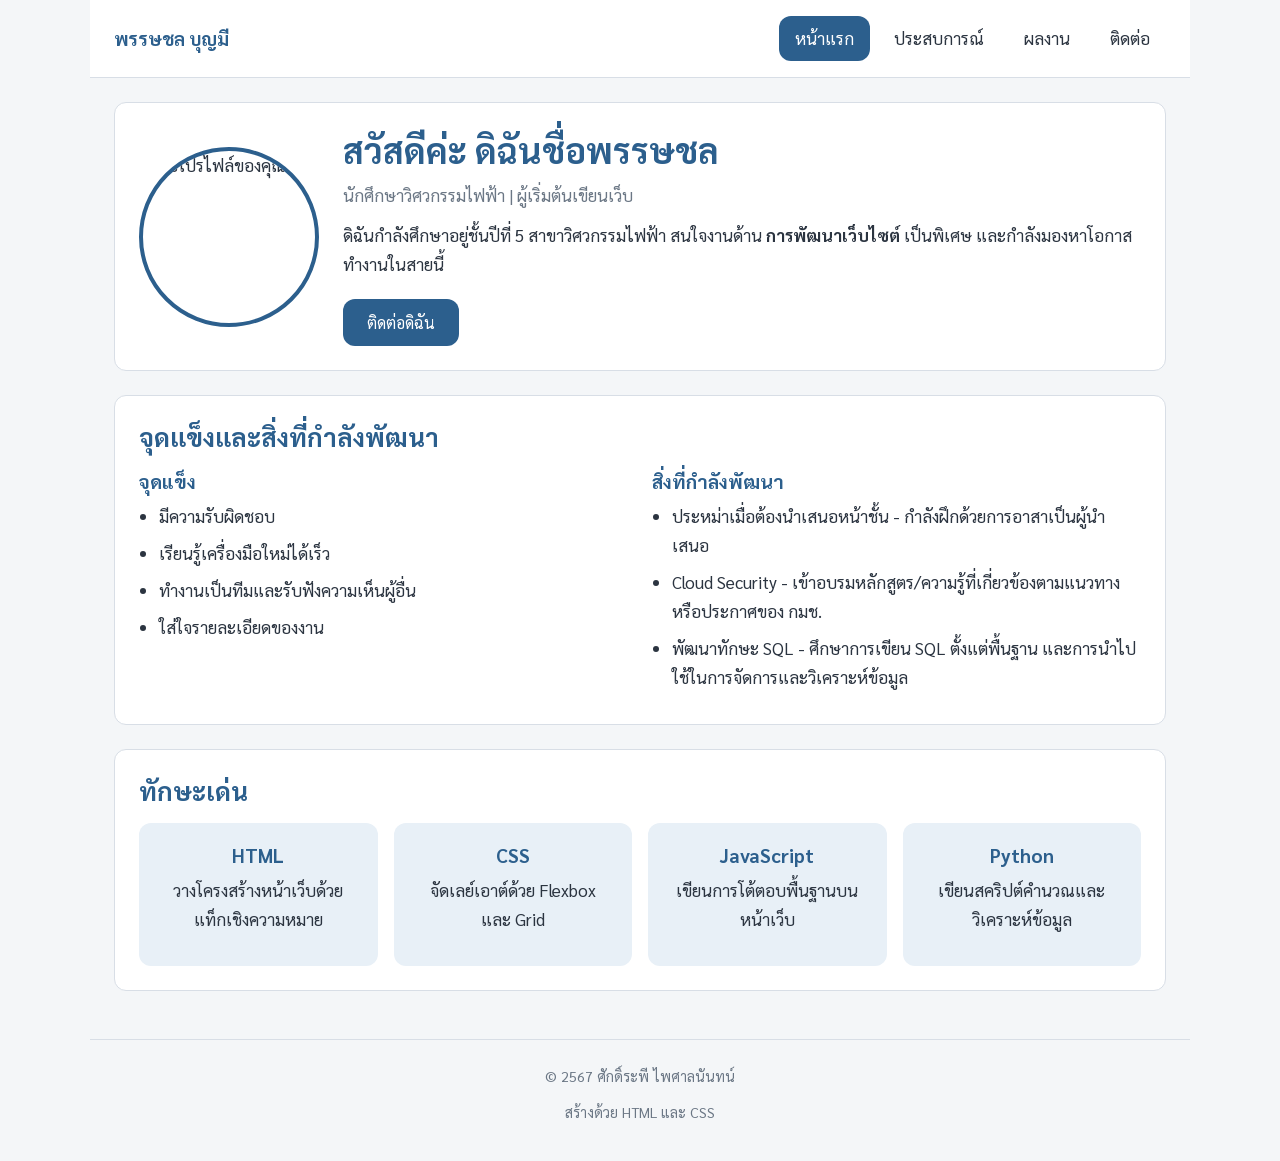
==== index.html @ 8586b3d6 "อัพลงGithub" ====
<!DOCTYPE html>
<html lang="th">
<head>
    <meta charset="UTF-8">
    <meta name="viewport" content="width=device-width, initial-scale=1.0">
    <title>หน้าแรก | Patsachon Boonmee</title>
    <link rel="preconnect" href="https://fonts.googleapis.com">
    <link href="https://fonts.googleapis.com/css2?family=Sarabun:wght@400;600;700&display=swap" rel="stylesheet">
    <link rel="stylesheet" href="style.css">
</head>
<body>
    <header class="site-header">
    <a href="index.html" class="logo">พรรษชล บุญมี</a>
    <nav class="site-nav">
        <ul>
            <li><a href="index.html" class="active">หน้าแรก</a></li>
            <li><a href="experience.html">ประสบการณ์</a></li>
            <li><a href="projects.html">ผลงาน</a></li>
            <li><a href="contact.html">ติดต่อ</a></li>
        </ul>
    </nav>
</header>
    <main>
        <section class="hero">
    <img src="images/profile.jpg" alt="รูปโปรไฟล์ของคุณ" class="avatar">
    <div class="hero-text">
        <h1>สวัสดีค่ะ ดิฉันชื่อพรรษชล</h1>
        <p class="tagline">นักศึกษาวิศวกรรมไฟฟ้า | ผู้เริ่มต้นเขียนเว็บ</p>
        <p>
            ดิฉันกำลังศึกษาอยู่ชั้นปีที่ 5 สาขาวิศวกรรมไฟฟ้า
            สนใจงานด้าน <strong>การพัฒนาเว็บไซต์</strong> เป็นพิเศษ
            และกำลังมองหาโอกาสทำงานในสายนี้
        </p>
        <a href="contact.html" class="btn">ติดต่อดิฉัน</a>
    </div>
</section>
<section class="about">
    <h2>จุดแข็งและสิ่งที่กำลังพัฒนา</h2>
    <div class="two-col">
        <div class="col">
            <h3>จุดแข็ง</h3>
            <ul>
                <li>มีความรับผิดชอบ</li>
                <li>เรียนรู้เครื่องมือใหม่ได้เร็ว</li>
                <li>ทำงานเป็นทีมและรับฟังความเห็นผู้อื่น</li>
                <li>ใส่ใจรายละเอียดของงาน</li>
            </ul>
        </div>
        <div class="col">
            <h3>สิ่งที่กำลังพัฒนา</h3>
            <ul>
                <li>ประหม่าเมื่อต้องนำเสนอหน้าชั้น - กำลังฝึกด้วยการอาสาเป็นผู้นำเสนอ</li>
                <li>Cloud Security - เข้าอบรมหลักสูตร/ความรู้ที่เกี่ยวข้องตามแนวทางหรือประกาศของ กมช.</li>
                <li>พัฒนาทักษะ SQL - ศึกษาการเขียน SQL ตั้งแต่พื้นฐาน และการนำไปใช้ในการจัดการและวิเคราะห์ข้อมูล</li>
            </ul>
        </div>
    </div>
</section>

<section class="skills">
    <h2>ทักษะเด่น</h2>
    <div class="skill-grid">
        <div class="skill-card">
            <h3>HTML</h3>
            <p>วางโครงสร้างหน้าเว็บด้วยแท็กเชิงความหมาย</p>
        </div>
        <div class="skill-card">
            <h3>CSS</h3>
            <p>จัดเลย์เอาต์ด้วย Flexbox และ Grid</p>
        </div>
        <div class="skill-card">
            <h3>JavaScript</h3>
            <p>เขียนการโต้ตอบพื้นฐานบนหน้าเว็บ</p>
        </div>
        <div class="skill-card">
            <h3>Python</h3>
            <p>เขียนสคริปต์คำนวณและวิเคราะห์ข้อมูล</p>
        </div>
    </div>
</section>
    </main>
    <footer class="site-footer">
    <p>&copy; 2567 ศักดิ์ระพี ไพศาลนันทน์</p>
    <p>สร้างด้วย HTML และ CSS</p>
</footer>
</body>
</html>
---- style.css ----
/* 1. รีเซ็ตค่าเริ่มต้นของเบราว์เซอร์ */
* {
    margin: 0;
    padding: 0;
    box-sizing: border-box;
}

/* 2. ตัวแปรสีและระยะห่างของทั้งเว็บ */
:root {
    --brand: #2c5f8d;
    --brand-dark: #1d4266;
    --brand-light: #e8f0f7;
    --text: #2b3440;
    --text-muted: #6b7785;
    --bg: #f4f6f8;
    --surface: #ffffff;
    --border: #d8dee6;
    --gap: 24px;
    --radius: 12px;
    --max-width: 1100px;
}

/* 3. ตัวอักษรและพื้นหลังของทั้งเว็บ */
body {
    font-family: "Sarabun", "Segoe UI", Tahoma, sans-serif;
    font-size: 17px;
    line-height: 1.7;
    color: var(--text);
    background-color: var(--bg);
}

h1, h2, h3 {
    line-height: 1.3;
    color: var(--brand);
}

h1 { font-size: 2.2rem; margin-bottom: 8px; }
h2 { font-size: 1.6rem; margin-bottom: 16px; }
h3 { font-size: 1.2rem; margin-bottom: 8px; }
p { margin-bottom: 12px; }

a {
    color: var(--brand);
    text-decoration: none;
}

a:hover {
    text-decoration: underline;
}

.tagline {
    color: var(--text-muted);
    font-size: 1.05rem;
}
/* 4. แถบเมนูด้านบน */
.site-header {
    display: flex;
    justify-content: space-between;
    align-items: center;
    flex-wrap: wrap;
    gap: 16px;
    max-width: var(--max-width);
    margin: 0 auto;
    padding: 16px 24px;
    background-color: var(--surface);
    border-bottom: 1px solid var(--border);
}

.logo {
    font-size: 1.15rem;
    font-weight: 700;
    color: var(--brand);
}

.site-nav ul {
    display: flex;
    list-style: none;
    gap: 8px;
    flex-wrap: wrap;
}

.site-nav a {
    display: block;
    padding: 8px 16px;
    border-radius: var(--radius);
    color: var(--text);
    transition: background-color 0.2s, color 0.2s;
}

.site-nav a:hover {
    background-color: var(--brand-light);
    text-decoration: none;
}

.site-nav a.active {
    background-color: var(--brand);
    color: #ffffff;
}
/* 5. โครงหลักของเนื้อหา */
main {
    max-width: var(--max-width);
    margin: 0 auto;
    padding: var(--gap) 24px;
}

section {
    background-color: var(--surface);
    border: 1px solid var(--border);
    border-radius: var(--radius);
    padding: var(--gap);
    margin-bottom: var(--gap);
}

.page-head {
    background-color: transparent;
    border: none;
    padding-left: 0;
    padding-bottom: 0;
}

/* 6. ปุ่ม */
.btn {
    display: inline-block;
    padding: 10px 24px;
    margin-top: 8px;
    background-color: var(--brand);
    color: #ffffff;
    border: none;
    border-radius: var(--radius);
    font-size: 1rem;
    font-family: inherit;
    cursor: pointer;
    transition: background-color 0.2s;
}

.btn:hover {
    background-color: var(--brand-dark);
    text-decoration: none;
}

/* 7. ท้ายเว็บ */
.site-footer {
    max-width: var(--max-width);
    margin: 0 auto;
    padding: var(--gap) 24px;
    text-align: center;
    color: var(--text-muted);
    font-size: 0.9rem;
    border-top: 1px solid var(--border);
}

/* 8. ส่วนแนะนำตัวหน้าแรก */
.hero {
    display: flex;
    align-items: center;
    gap: var(--gap);
    flex-wrap: wrap;
}

.avatar {
    width: 180px;
    height: 180px;
    object-fit: cover;
    border-radius: 50%;
    border: 4px solid var(--brand);
}

.hero-text {
    flex: 1;
    min-width: 260px;
}

/* 9. สองคอลัมน์: จุดแข็ง / สิ่งที่กำลังพัฒนา */
.two-col {
    display: flex;
    gap: var(--gap);
    flex-wrap: wrap;
}

.two-col .col {
    flex: 1;
    min-width: 280px;
}

.two-col ul {
    padding-left: 20px;
}

.two-col li {
    margin-bottom: 8px;
}

/* 10. ตารางการ์ดทักษะ */
.skill-grid {
    display: grid;
    grid-template-columns: repeat(auto-fit, minmax(200px, 1fr));
    gap: 16px;
}

.skill-card {
    padding: 20px;
    background-color: var(--brand-light);
    border-radius: var(--radius);
    text-align: center;
    transition: transform 0.2s;
}

.skill-card:hover {
    transform: translateY(-4px);
}

/* 11. ตารางการ์ดผลงาน */
.project-grid {
    display: grid;
    grid-template-columns: repeat(auto-fit, minmax(280px, 1fr));
    gap: var(--gap);
}

.project-card {
    display: flex;
    flex-direction: column;
    overflow: hidden;
    background-color: var(--surface);
    border: 1px solid var(--border);
    border-radius: var(--radius);
    transition: box-shadow 0.2s;
}

.project-card:hover {
    box-shadow: 0 6px 20px rgba(0, 0, 0, 0.1);
}

.project-card img {
    width: 100%;
    height: 180px;
    object-fit: cover;
}

.project-body {
    padding: 20px;
    display: flex;
    flex-direction: column;
    flex: 1;
}

.tech-list {
    display: flex;
    flex-wrap: wrap;
    gap: 6px;
    list-style: none;
    margin: 12px 0;
}

.tech-list li {
    padding: 3px 12px;
    background-color: var(--brand-light);
    color: var(--brand-dark);
    border-radius: 999px;
    font-size: 0.85rem;
}

.project-links {
    display: flex;
    gap: 12px;
    margin-top: auto;
    padding-top: 12px;
}

.project-links a {
    font-weight: 600;
}

/* 12. ตารางเกรด */
.grade-table {
    width: 100%;
    border-collapse: collapse;
    margin-bottom: 16px;
}

.grade-table caption {
    text-align: left;
    color: var(--text-muted);
    padding-bottom: 8px;
}

.grade-table th,
.grade-table td {
    padding: 10px 14px;
    border-bottom: 1px solid var(--border);
    text-align: left;
}

.grade-table th {
    background-color: var(--brand-light);
    color: var(--brand-dark);
    font-weight: 600;
}

.grade-table tbody tr:nth-child(even) {
    background-color: #fafbfc;
}

.grade-table tbody tr:hover {
    background-color: var(--brand-light);
}

/* 13. ไทม์ไลน์ประสบการณ์ */
.timeline-item {
    padding: 0 0 20px 20px;
    border-left: 3px solid var(--border);
    position: relative;
}

.timeline-item:last-child {
    border-left-color: transparent;
}

.timeline-item::before {
    content: "";
    position: absolute;
    left: -8px;
    top: 6px;
    width: 13px;
    height: 13px;
    background-color: var(--brand);
    border-radius: 50%;
}

.period {
    display: inline-block;
    color: var(--text-muted);
    font-size: 0.9rem;
    margin-bottom: 4px;
}

/* 14. หน้าติดต่อ */
.contact-list {
    list-style: none;
}

.contact-list li {
    display: flex;
    gap: 12px;
    flex-wrap: wrap;
    padding: 12px 0;
    border-bottom: 1px solid var(--border);
}

.contact-list .label {
    min-width: 110px;
    font-weight: 600;
    color: var(--text-muted);
}

.contact-form .field {
    display: flex;
    flex-direction: column;
    margin-bottom: 16px;
}

.contact-form label {
    margin-bottom: 6px;
    font-weight: 600;
}

.contact-form input,
.contact-form textarea {
    padding: 10px 12px;
    border: 1px solid var(--border);
    border-radius: 8px;
    font-family: inherit;
    font-size: 1rem;
}

.contact-form input:focus,
.contact-form textarea:focus {
    outline: none;
    border-color: var(--brand);
    box-shadow: 0 0 3px var(--brand-light);
}
/* 15. จอแท็บเล็ตและมือถือ (แคบกว่า 768px) */
@media (max-width: 768px) {
    body { font-size: 16px; }

    .site-header {
        flex-direction: column;
        text-align: center;
    }

    .site-nav ul { justify-content: center; }

    .hero {
        flex-direction: column;
        text-align: center;
    }

    h1 { font-size: 1.7rem; }
    h2 { font-size: 1.35rem; }

    main { padding: 16px; }
    section { padding: 18px; }
}

/* 16. จอมือถือขนาดเล็ก (แคบกว่า 480px) */
@media (max-width: 480px) {
    .avatar {
        width: 140px;
        height: 140px;
    }

    .grade-table {
        display: block;
        overflow-x: auto;
        white-space: nowrap;
    }

    .btn {
        display: block;
        text-align: center;
    }
}

/* 17. สไตล์สำหรับสั่งพิมพ์ */
@media print {
    .site-header,
    .site-footer,
    .btn {
        display: none;
    }

    section {
        border: none;
        page-break-inside: avoid;
    }
}
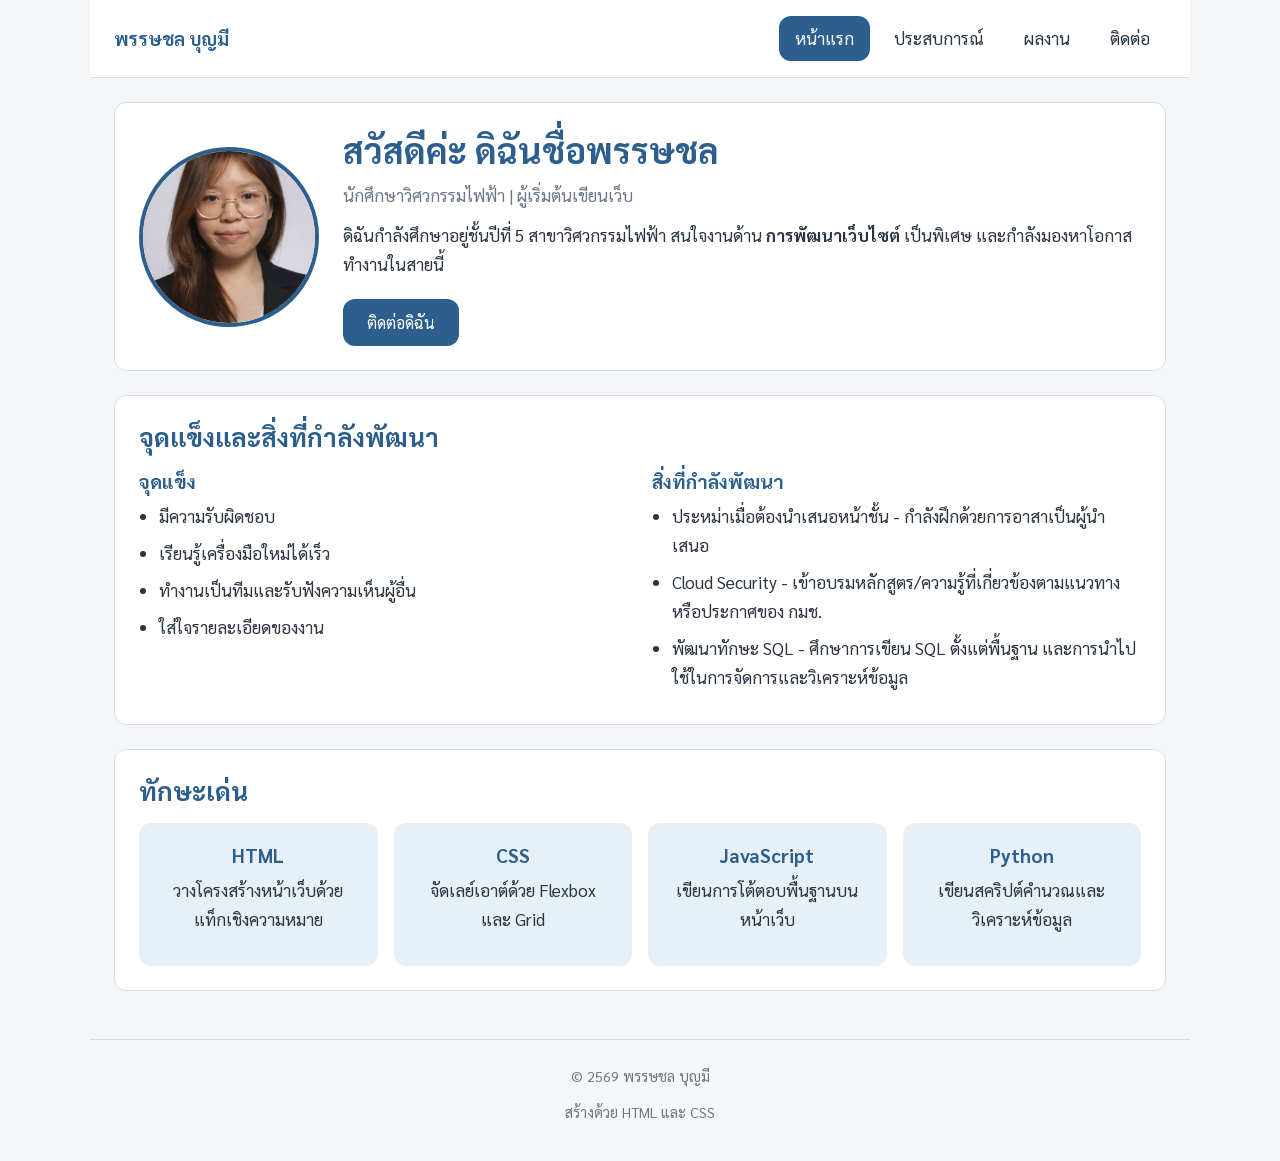
==== commit c798546e: "ส่วนท้ายต้องแก้ไหม?" ====
--- a/index.html
+++ b/index.html
@@ -80,7 +80,7 @@
 </section>
     </main>
     <footer class="site-footer">
-    <p>&copy; 2567 ศักดิ์ระพี ไพศาลนันทน์</p>
+    <p>&copy; 2569 พรรษชล บุญมี</p>
     <p>สร้างด้วย HTML และ CSS</p>
 </footer>
 </body>
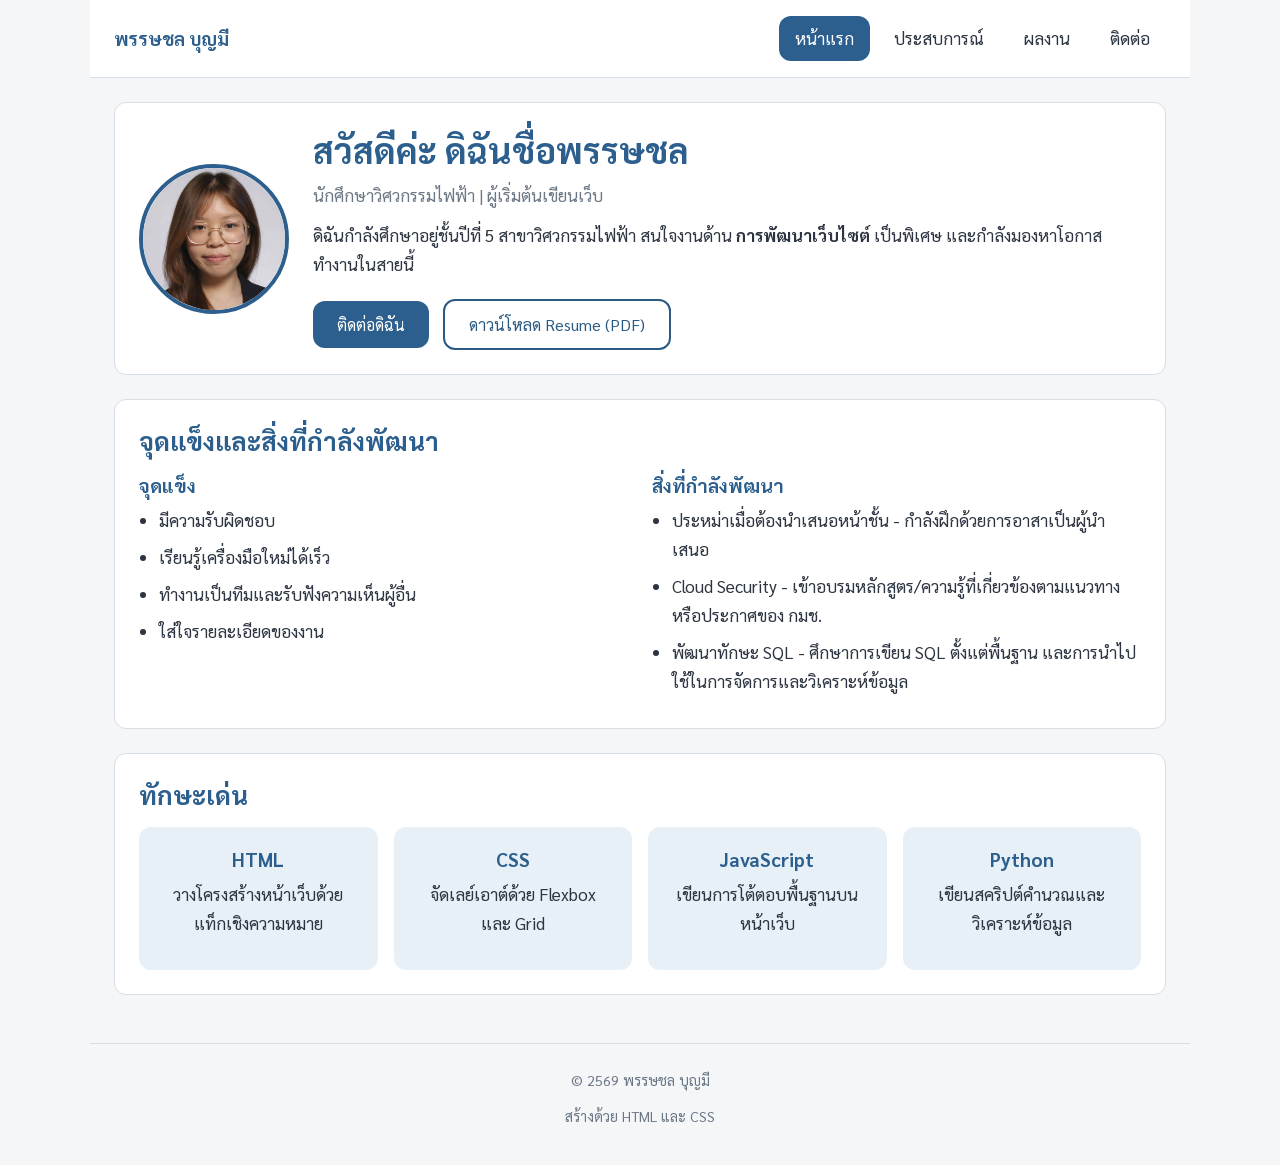
==== commit 37dba04f: "เพิ่มไฟล์resume,แก้ตำแหน่งรูปคน" ====
--- a/index.html
+++ b/index.html
@@ -32,6 +32,7 @@
             และกำลังมองหาโอกาสทำงานในสายนี้
         </p>
         <a href="contact.html" class="btn">ติดต่อดิฉัน</a>
+        <a href="resume.pdf" class="btn btn-outline" download>ดาวน์โหลด Resume (PDF)</a>
     </div>
 </section>
 <section class="about">
--- a/style.css
+++ b/style.css
@@ -158,9 +158,10 @@
 }
 
 .avatar {
-    width: 180px;
-    height: 180px;
+    width: 150px;
+    height: 150px;
     object-fit: cover;
+    object-position: center 20%;
     border-radius: 50%;
     border: 4px solid var(--brand);
 }
@@ -432,4 +433,17 @@
         border: none;
         page-break-inside: avoid;
     }
+}
+/* ตกแต่งปุ่มขอบโปร่งใสสำหรับดาวน์โหลด Resume */
+.btn-outline {
+  background-color: transparent;
+  color: #2b5b84; /* สีตัวอักษร ให้ใช้สีเดียวกับปุ่มหลักของคุณ */
+  border: 2px solid #2b5b84; /* สีเส้นขอบ */
+  margin-left: 10px; /* ระยะห่างจากปุ่มติดต่อดิฉัน */
+  transition: all 0.3s ease;
+}
+
+.btn-outline:hover {
+  background-color: #2b5b84;
+  color: #ffffff;
 }
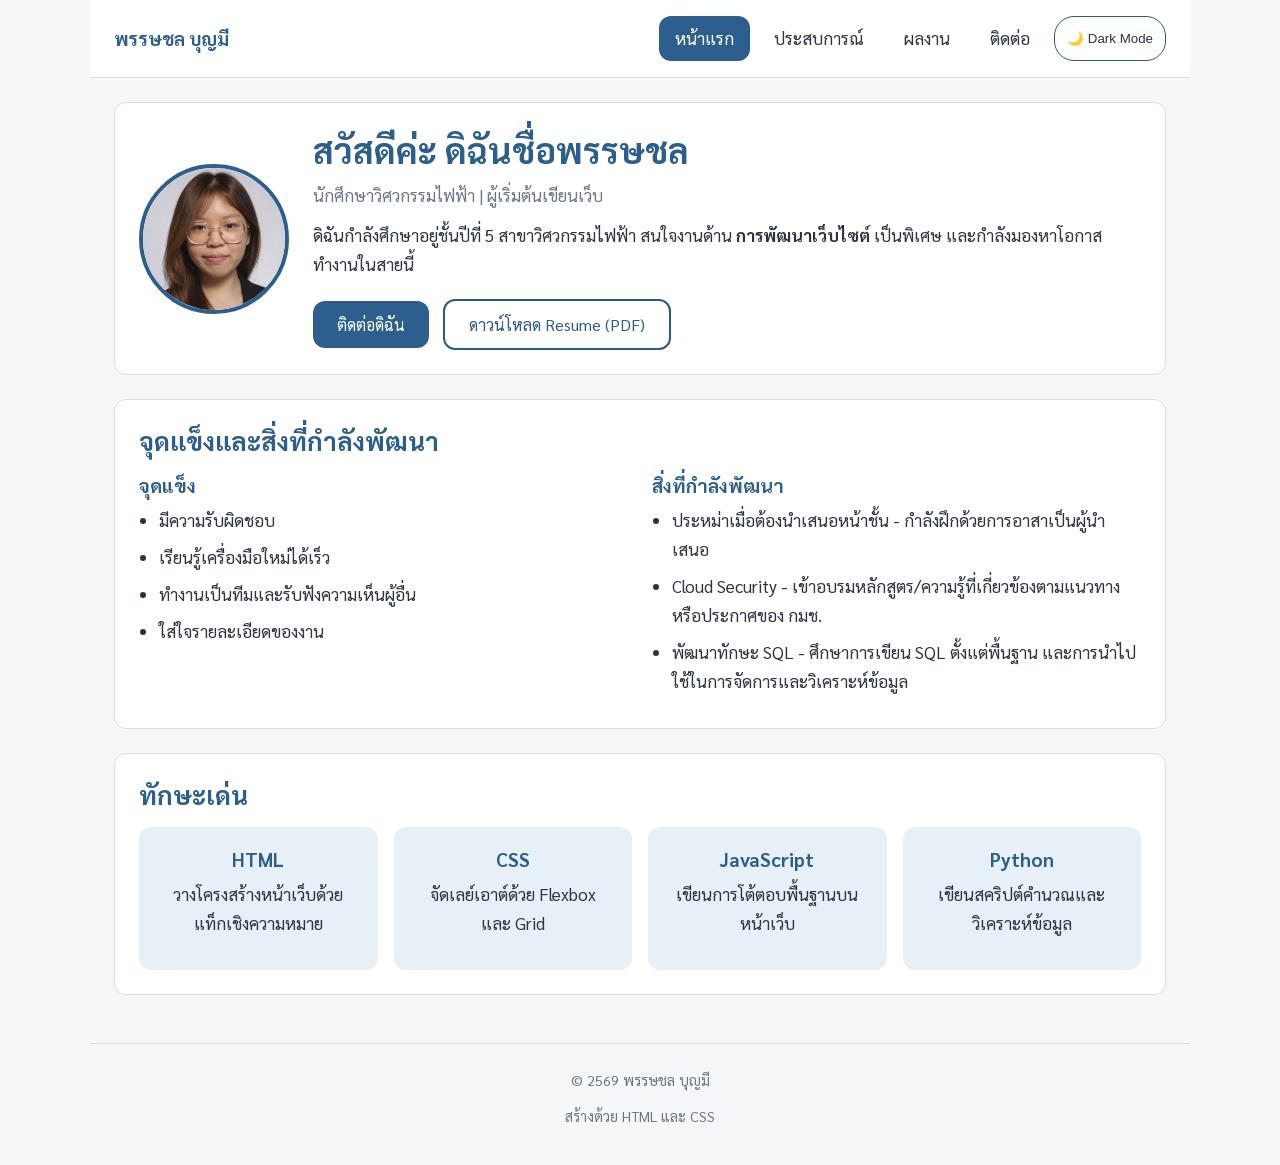
==== commit fe34fa91: "mode" ====
--- a/index.html
+++ b/index.html
@@ -17,6 +17,7 @@
             <li><a href="experience.html">ประสบการณ์</a></li>
             <li><a href="projects.html">ผลงาน</a></li>
             <li><a href="contact.html">ติดต่อ</a></li>
+            <button id="theme-toggle" class="theme-btn">🌙 Dark Mode</button>
         </ul>
     </nav>
 </header>
--- a/style.css
+++ b/style.css
@@ -446,4 +446,30 @@
 .btn-outline:hover {
   background-color: #2b5b84;
   color: #ffffff;
+}
+/* สไตล์สำหรับ Dark Mode */
+body.dark-mode {
+  background-color: #121212;
+  color: #e0e0e0;
+}
+
+body.dark-mode .hero, 
+body.dark-mode .about,
+body.dark-mode header {
+  background-color: #1e1e1e;
+  color: #ffffff;
+}
+
+body.dark-mode a {
+  color: #8ab4f8;
+}
+
+/* สไตล์ปุ่มกดสลับโหมด */
+.theme-btn {
+  background: none;
+  border: 1px solid #2b5b84;
+  padding: 6px 12px;
+  border-radius: 20px;
+  cursor: pointer;
+  color: inherit;
 }
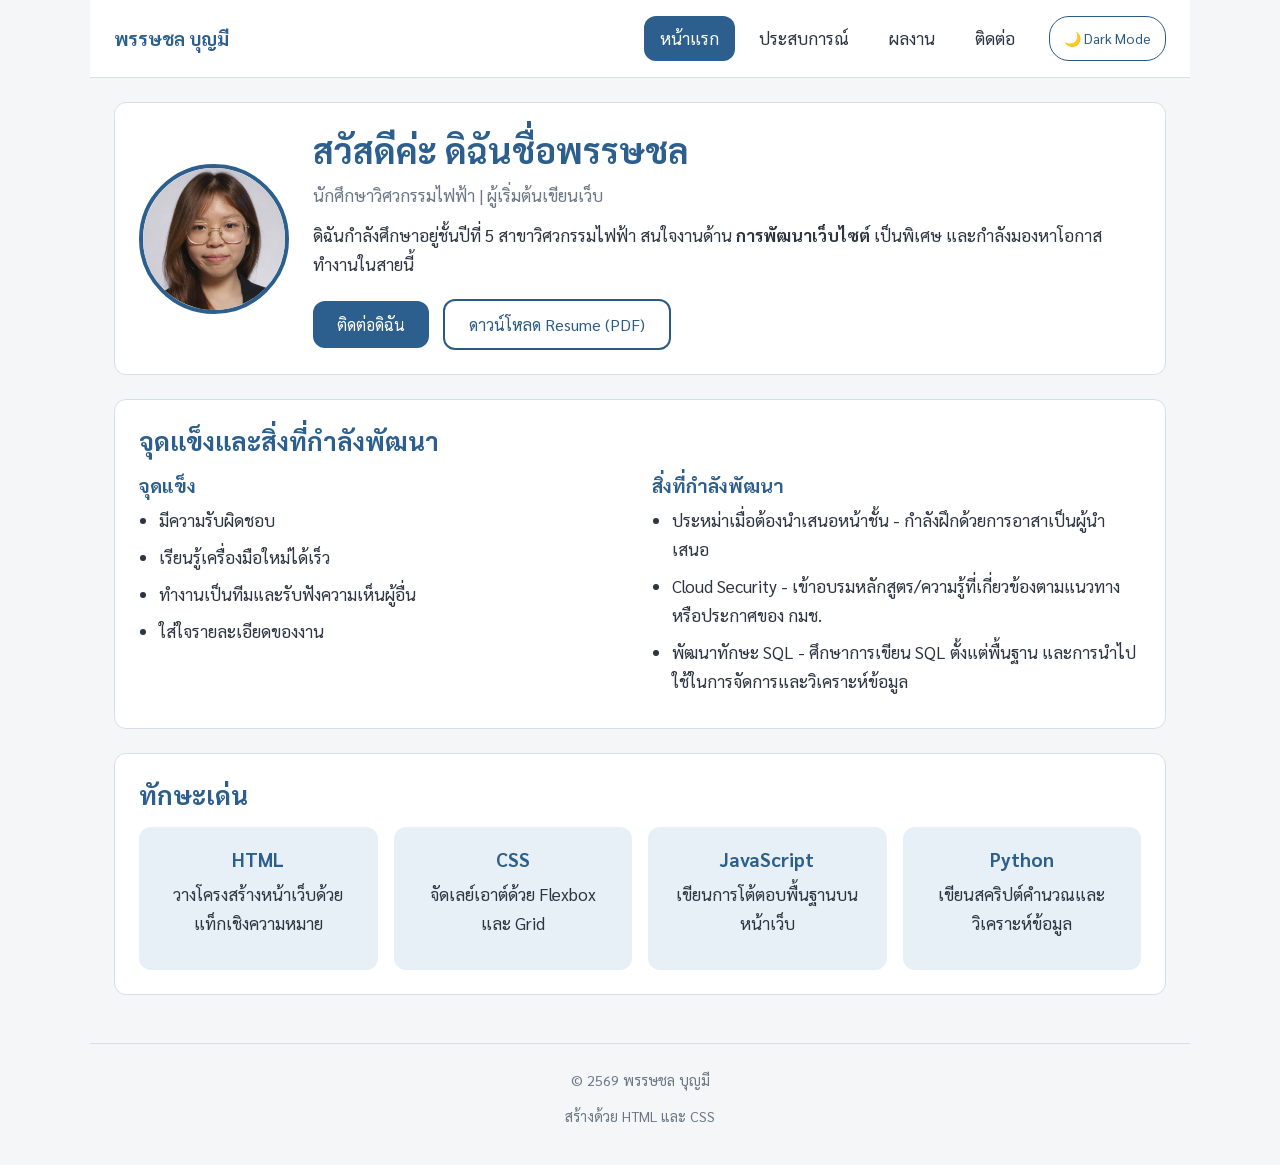
==== commit bfdf94cb: "ปรับmode" ====
--- a/index.html
+++ b/index.html
@@ -85,5 +85,18 @@
     <p>&copy; 2569 พรรษชล บุญมี</p>
     <p>สร้างด้วย HTML และ CSS</p>
 </footer>
+<script>
+    const toggleBtn = document.getElementById('theme-toggle');
+    if (toggleBtn) {
+      toggleBtn.addEventListener('click', () => {
+        document.body.classList.toggle('dark-mode');
+        if (document.body.classList.contains('dark-mode')) {
+          toggleBtn.textContent = '☀️ Light Mode';
+        } else {
+          toggleBtn.textContent = '🌙 Dark Mode';
+        }
+      });
+    }
+  </script>
 </body>
 </html>
--- a/style.css
+++ b/style.css
@@ -466,10 +466,47 @@
 
 /* สไตล์ปุ่มกดสลับโหมด */
 .theme-btn {
-  background: none;
+  background-color: transparent;
   border: 1px solid #2b5b84;
-  padding: 6px 12px;
+  color: #2b5b84;
+  padding: 6px 14px;
   border-radius: 20px;
   cursor: pointer;
-  color: inherit;
+  font-size: 14px;
+  font-family: inherit;
+  transition: all 0.3s ease;
+  margin-left: 10px;
+}
+
+.theme-btn:hover {
+  background-color: #2b5b84;
+  color: #ffffff;
+}
+/* เมื่อเปิด Dark Mode */
+body.dark-mode {
+  background-color: #121212 !important;
+  color: #e0e0e0 !important;
+}
+
+/* เปลี่ยนสีกล่องข้อความ การ์ด และ Header */
+body.dark-mode header,
+body.dark-mode .hero,
+body.dark-mode .about,
+body.dark-mode div[class*="col"],
+body.dark-mode section {
+  background-color: #1e1e1e !important;
+  color: #ffffff !important;
+  box-shadow: 0 4px 10px rgba(0,0,0,0.5);
+}
+
+body.dark-mode h1, 
+body.dark-mode h2, 
+body.dark-mode h3, 
+body.dark-mode strong {
+  color: #90caf9 !important;
+}
+
+body.dark-mode .theme-btn {
+  border-color: #90caf9;
+  color: #90caf9;
 }
